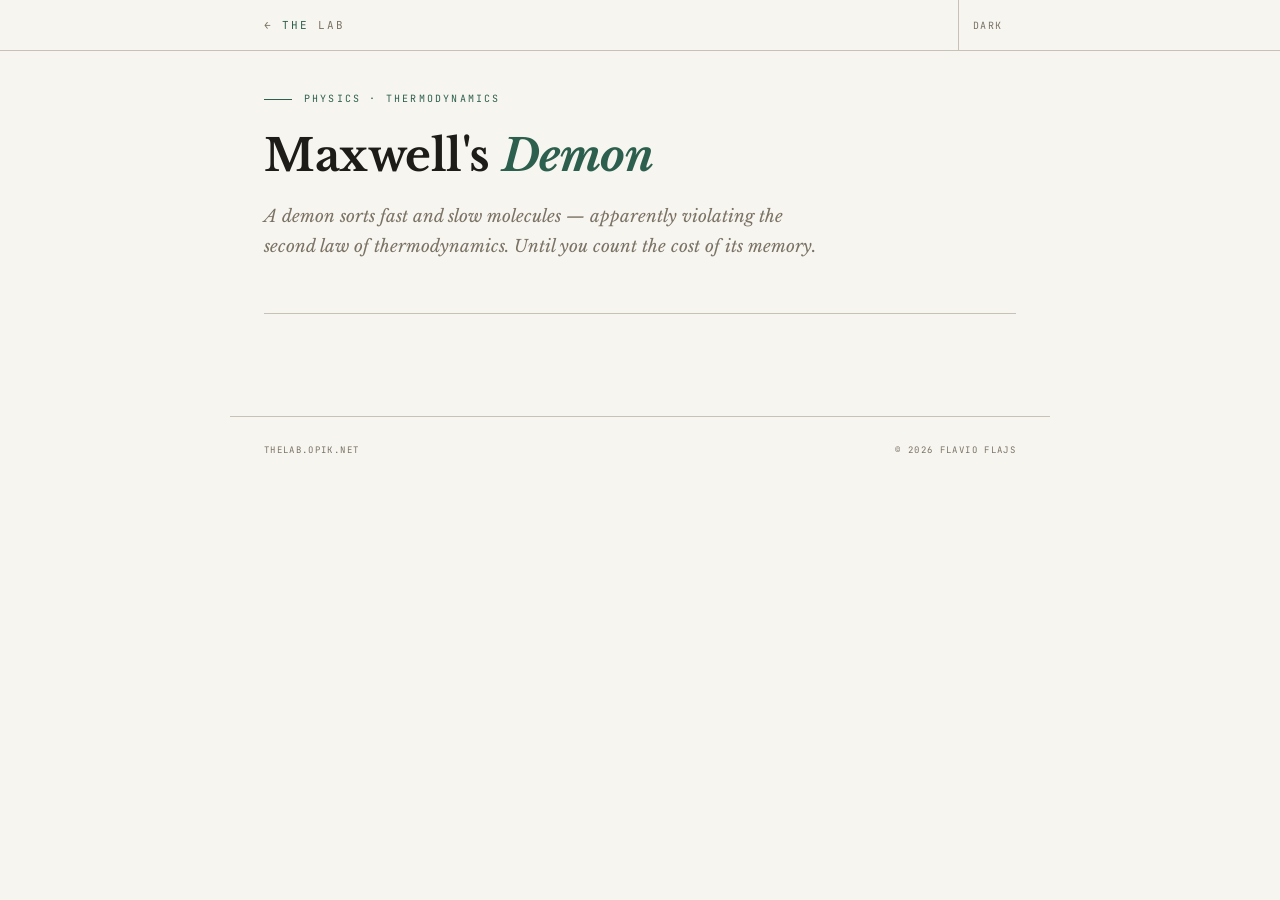
==== maxwell/index.html @ 603c0310 "add maxwell, trolley, chineseroom placeholder pages; activate cards on landing" ====
<!DOCTYPE html>
<html lang="en">
<head>
<meta charset="UTF-8">
<meta name="viewport" content="width=device-width, initial-scale=1.0">
<title>Maxwell's Demon — The Lab</title>
<link rel="stylesheet" href="../assets/style.css">
</head>
<body>
<nav>
  <div class="nav-inner">
    <a class="nav-brand" href="/">← <span>The</span> Lab</a>
    <div class="nav-controls">
      <button class="theme-btn" onclick="toggleTheme()" id="theme-btn">Dark</button>
    </div>
  </div>
</nav>
<main>
  <header class="page-header">
    <div class="lab-label">Physics · Thermodynamics</div>
    <h1>Maxwell's <em>Demon</em></h1>
    <p class="subtitle">A demon sorts fast and slow molecules — apparently violating the second law of thermodynamics. Until you count the cost of its memory.</p>
  </header>
</main>
<footer>
  <span class="footer-mono">thelab.opik.net</span>
  <span class="footer-mono">© 2026 Flavio Flajs</span>
</footer>
<script src="../assets/main.js"></script>
</body>
</html>
---- assets/style.css ----
@import url('https://fonts.googleapis.com/css2?family=Libre+Baskerville:ital,wght@0,400;0,700;1,400&family=JetBrains+Mono:wght@300;400;500&display=swap');

:root {
  --bg:#f7f5f0; --bg2:#eeebe4; --bg3:#e4e0d8;
  --border:#c8c2b6; --text:#1e1c18; --text-dim:#7a7264;
  --accent:#2d5f4e; --accent2:#7a3c28; --accent3:#2a4a6e; --rule:#b0a898;
}
[data-theme="dark"] {
  --bg:#111210; --bg2:#181916; --bg3:#1f201c;
  --border:#2e2e28; --text:#d8d4cc; --text-dim:#686058;
  --accent:#5aaa88; --accent2:#c87a58; --accent3:#7aaad4; --rule:#383830;
}
* { margin:0; padding:0; box-sizing:border-box; }
html { font-size:17px; }
body { background:var(--bg); color:var(--text); font-family:'Libre Baskerville',Georgia,serif; line-height:1.85; transition:background 0.2s,color 0.2s; }
nav { position:fixed; top:0; left:0; right:0; background:rgba(247,245,240,0.96); backdrop-filter:blur(8px); border-bottom:1px solid var(--border); z-index:100; transition:background 0.2s; }
[data-theme="dark"] nav { background:rgba(17,18,16,0.96); }
.nav-inner { max-width:820px; margin:0 auto; padding:0 2rem; display:flex; align-items:center; justify-content:space-between; height:50px; }
.nav-brand { font-family:'JetBrains Mono',monospace; font-size:11px; letter-spacing:0.18em; color:var(--text-dim); text-transform:uppercase; text-decoration:none; }
.nav-brand span { color:var(--accent); }
.nav-controls { display:flex; align-items:center; }
.theme-btn { font-family:'JetBrains Mono',monospace; font-size:10px; letter-spacing:0.12em; color:var(--text-dim); background:transparent; border:none; border-left:1px solid var(--border); padding:0 14px; height:50px; cursor:pointer; text-transform:uppercase; transition:color 0.15s; }
.theme-btn:hover { color:var(--accent); }
main { max-width:820px; margin:0 auto; padding:0 2rem 6rem; }
.page-header { padding-top:90px; padding-bottom:3rem; border-bottom:1px solid var(--border); }
.lab-label { font-family:'JetBrains Mono',monospace; font-size:10px; letter-spacing:0.22em; color:var(--accent); text-transform:uppercase; margin-bottom:1.2rem; display:flex; align-items:center; gap:0.7rem; }
.lab-label::before { content:''; display:inline-block; width:28px; height:1px; background:var(--accent); }
h1 { font-size:2.6rem; font-weight:700; line-height:1.2; letter-spacing:-0.01em; color:var(--text); margin-bottom:1.2rem; }
h1 em { font-style:italic; color:var(--accent); }
.subtitle { font-size:1rem; font-weight:400; font-style:italic; color:var(--text-dim); max-width:560px; line-height:1.75; }
.intro-section { padding:3rem 0; border-bottom:1px solid var(--border); max-width:640px; }
.intro-section p { font-size:0.95rem; color:var(--text); line-height:1.9; margin-bottom:1rem; }
.intro-section p:last-child { margin-bottom:0; }
.pull-quote { border-left:2px solid var(--accent); padding:0.6rem 0 0.6rem 1.4rem; margin:1.6rem 0; font-style:italic; color:var(--text-dim); font-size:0.93rem; line-height:1.75; }
.section-heading { padding-top:3rem; margin-bottom:2rem; }
.section-heading h2 { font-family:'JetBrains Mono',monospace; font-size:10px; letter-spacing:0.22em; text-transform:uppercase; color:var(--text-dim); margin-bottom:0.5rem; }
.section-heading p { font-size:0.88rem; font-style:italic; color:var(--text-dim); }
.experiments { display:grid; grid-template-columns:1fr 1fr; gap:1.5px; background:var(--border); border:1px solid var(--border); margin-bottom:3rem; }
.experiment-card { background:var(--bg); padding:1.8rem 1.6rem; text-decoration:none; color:var(--text); transition:background 0.15s; display:flex; flex-direction:column; gap:0.7rem; position:relative; overflow:hidden; }
.experiment-card:hover { background:var(--bg2); }
.experiment-card.coming-soon { opacity:0.5; cursor:default; pointer-events:none; }
.card-domain { font-family:'JetBrains Mono',monospace; font-size:9px; letter-spacing:0.2em; text-transform:uppercase; color:var(--accent); }
.card-domain.physics { color:var(--accent3); }
.card-domain.ethics { color:var(--accent2); }
.card-domain.philosophy { color:var(--accent); }
.card-domain.info { color:var(--accent); }
.card-title { font-size:1.05rem; font-weight:700; line-height:1.25; color:var(--text); }
.card-desc { font-size:0.82rem; color:var(--text-dim); line-height:1.7; flex:1; }
.card-status { font-family:'JetBrains Mono',monospace; font-size:9px; letter-spacing:0.15em; text-transform:uppercase; margin-top:0.4rem; }
.card-status.live { color:var(--accent); }
.card-status.soon { color:var(--text-dim); }
.card-arrow { position:absolute; bottom:1.4rem; right:1.4rem; font-size:1.1rem; color:var(--border); transition:color 0.15s,transform 0.15s; }
.experiment-card:hover .card-arrow { color:var(--accent); transform:translate(2px,-2px); }
.about-section { padding:3rem 0 0; border-top:1px solid var(--border); display:grid; grid-template-columns:120px 1fr; gap:2.5rem; align-items:start; }
.about-label { font-family:'JetBrains Mono',monospace; font-size:9px; letter-spacing:0.2em; text-transform:uppercase; color:var(--text-dim); padding-top:0.2rem; }
.about-text p { font-size:0.88rem; color:var(--text-dim); line-height:1.85; margin-bottom:0.8rem; }
.about-text p:last-child { margin-bottom:0; }
.about-text a { color:var(--accent); text-decoration:none; border-bottom:1px solid transparent; transition:border-color 0.15s; }
.about-text a:hover { border-color:var(--accent); }
footer { max-width:820px; margin:0 auto; padding:1.5rem 2rem 3rem; border-top:1px solid var(--border); display:flex; justify-content:space-between; align-items:center; }
.footer-mono { font-family:'JetBrains Mono',monospace; font-size:9px; letter-spacing:0.15em; text-transform:uppercase; color:var(--text-dim); }
@media (max-width:600px) {
  h1 { font-size:1.9rem; }
  .experiments { grid-template-columns:1fr; }
  .about-section { grid-template-columns:1fr; gap:1rem; }
  .about-label { display:none; }
  footer { flex-direction:column; gap:0.5rem; text-align:center; }
}
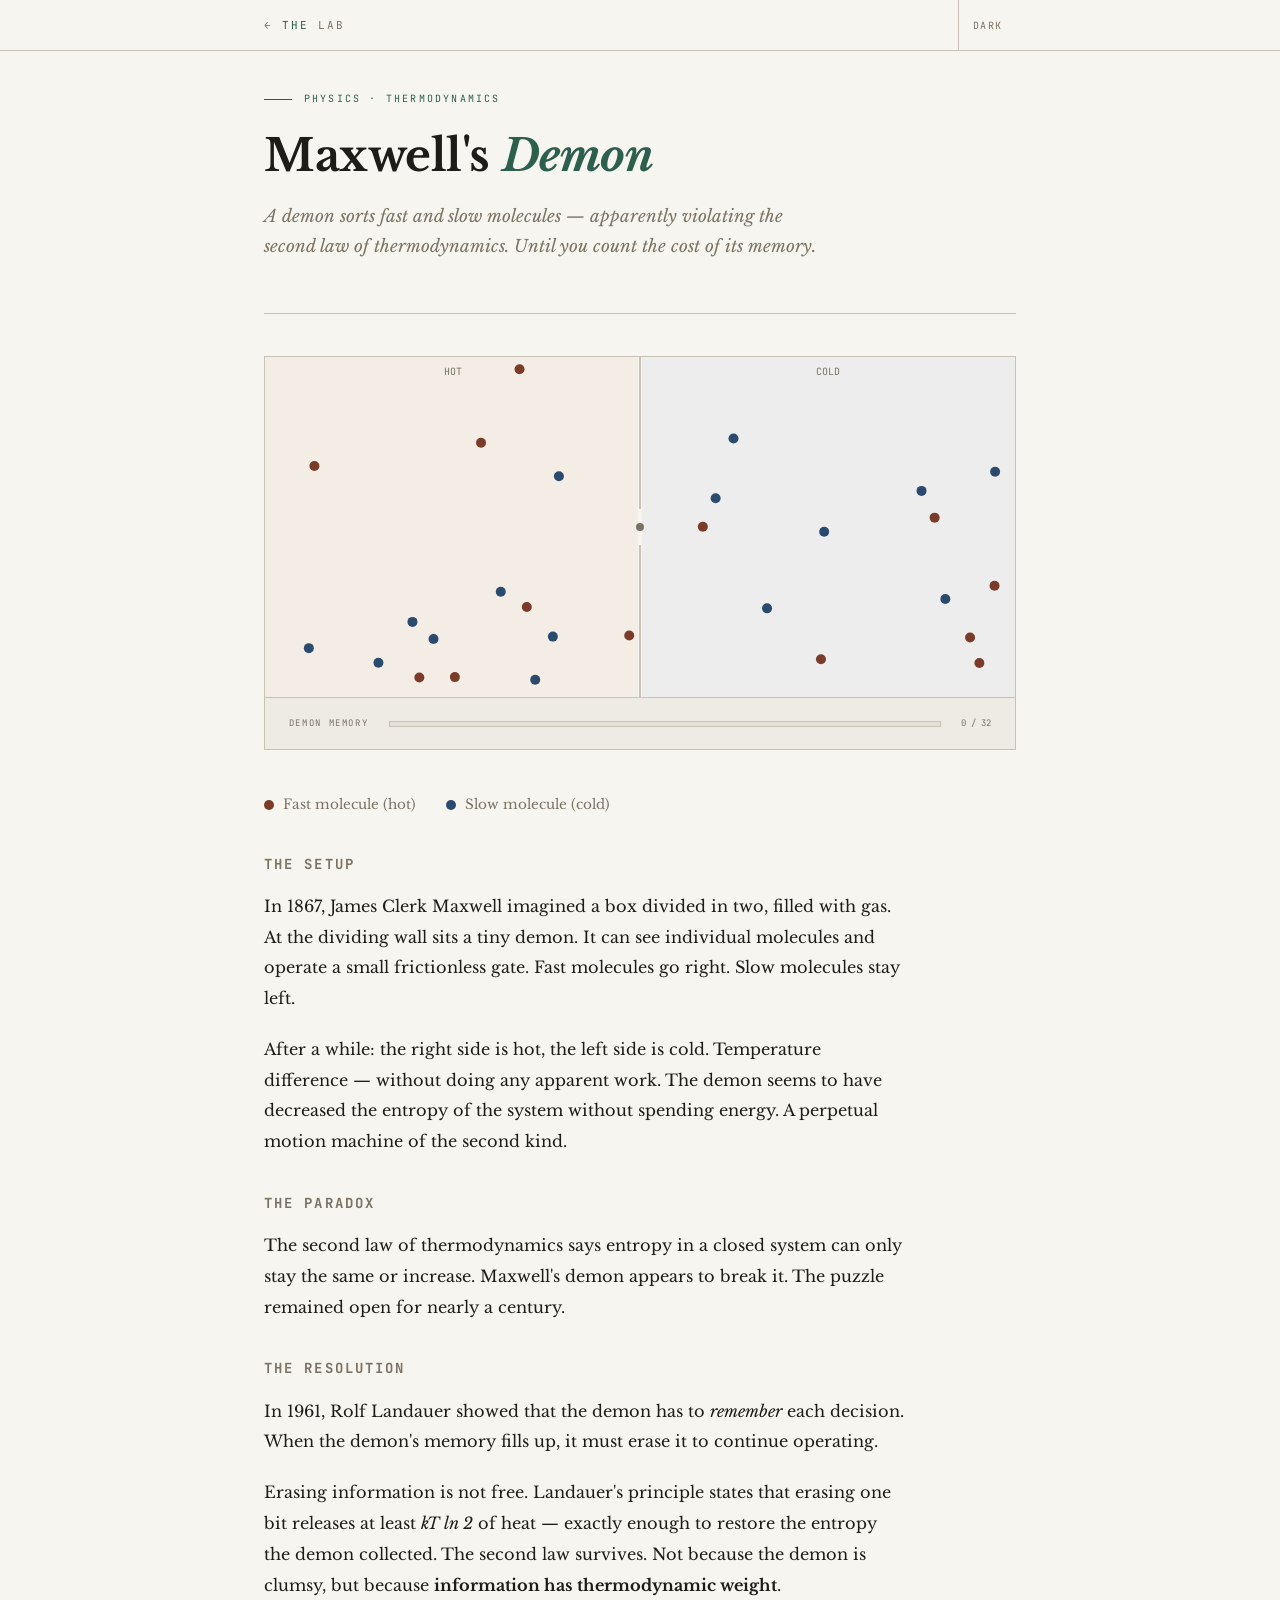
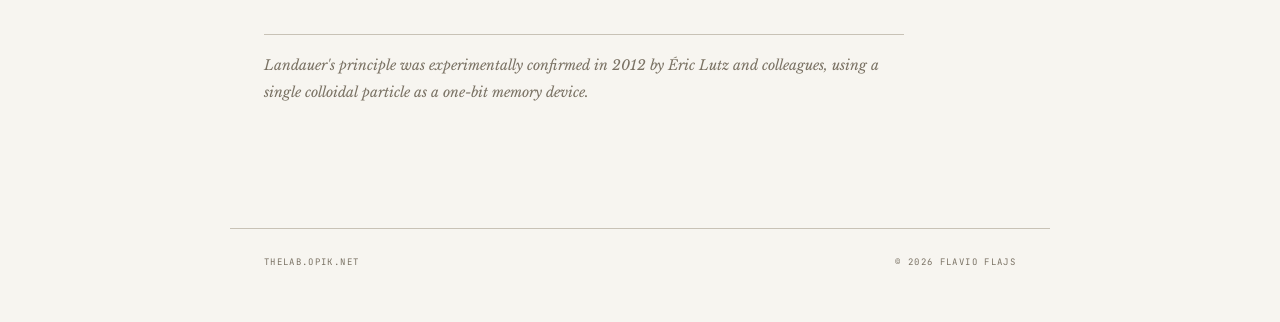
==== commit 5beb0768: "maxwell: mode A animation widget + prose" ====
--- a/maxwell/index.html
+++ b/maxwell/index.html
@@ -5,6 +5,26 @@
 <meta name="viewport" content="width=device-width, initial-scale=1.0">
 <title>Maxwell's Demon — The Lab</title>
 <link rel="stylesheet" href="../assets/style.css">
+<style>
+.widget-wrap{margin:2.5rem 0;border:1px solid var(--border);background:var(--bg2);}
+#maxwell-canvas{display:block;width:100%;height:340px;background:var(--bg);}
+.widget-footer{padding:1rem 1.4rem;border-top:1px solid var(--border);display:flex;align-items:center;gap:1.2rem;flex-wrap:wrap;}
+.mem-label-text{font-family:'JetBrains Mono',monospace;font-size:9px;letter-spacing:0.18em;text-transform:uppercase;color:var(--text-dim);white-space:nowrap;}
+.mem-track{flex:1;height:6px;background:var(--bg3);border:1px solid var(--border);min-width:80px;}
+#mem-bar{height:100%;width:0%;background:var(--accent);transition:width 0.3s,background 0.5s;}
+#mem-label{font-family:'JetBrains Mono',monospace;font-size:9px;color:var(--text-dim);white-space:nowrap;}
+#btn-restart{display:none;font-family:'JetBrains Mono',monospace;font-size:9px;letter-spacing:0.15em;text-transform:uppercase;color:var(--accent);background:transparent;border:1px solid var(--accent);padding:5px 12px;cursor:pointer;transition:background 0.15s,color 0.15s;}
+#btn-restart:hover{background:var(--accent);color:var(--bg);}
+#status-text{display:none;margin:0 0 1.5rem;padding:1rem 1.4rem;border-left:2px solid var(--accent2);background:var(--bg2);font-size:0.88rem;line-height:1.75;color:var(--text);}
+#status-text strong{display:block;margin-bottom:0.3rem;font-size:0.82rem;font-family:'JetBrains Mono',monospace;letter-spacing:0.1em;text-transform:uppercase;color:var(--accent2);}
+.legend{display:flex;gap:1.8rem;margin:1rem 0 2rem;flex-wrap:wrap;}
+.legend-item{display:flex;align-items:center;gap:0.5rem;font-size:0.8rem;color:var(--text-dim);}
+.legend-dot{width:10px;height:10px;border-radius:50%;flex-shrink:0;}
+.prose{max-width:640px;}
+.prose p{font-size:0.95rem;line-height:1.9;margin-bottom:1.2rem;color:var(--text);}
+.prose h3{font-size:0.82rem;font-family:'JetBrains Mono',monospace;letter-spacing:0.15em;text-transform:uppercase;color:var(--text-dim);margin:2rem 0 0.8rem;}
+.prose .note{font-size:0.82rem;font-style:italic;color:var(--text-dim);border-top:1px solid var(--border);padding-top:1rem;margin-top:2rem;}
+</style>
 </head>
 <body>
 <nav>
@@ -21,11 +41,41 @@
     <h1>Maxwell's <em>Demon</em></h1>
     <p class="subtitle">A demon sorts fast and slow molecules — apparently violating the second law of thermodynamics. Until you count the cost of its memory.</p>
   </header>
+
+  <div class="widget-wrap">
+    <canvas id="maxwell-canvas"></canvas>
+    <div class="widget-footer">
+      <span class="mem-label-text">Demon memory</span>
+      <div class="mem-track"><div id="mem-bar"></div></div>
+      <span id="mem-label">0 / 32</span>
+      <button id="btn-restart">↺ Run again</button>
+    </div>
+  </div>
+
+  <div class="legend">
+    <div class="legend-item"><div class="legend-dot" style="background:var(--accent2)"></div>Fast molecule (hot)</div>
+    <div class="legend-item"><div class="legend-dot" style="background:var(--accent3)"></div>Slow molecule (cold)</div>
+  </div>
+
+  <div id="status-text"></div>
+
+  <div class="prose">
+    <h3>The Setup</h3>
+    <p>In 1867, James Clerk Maxwell imagined a box divided in two, filled with gas. At the dividing wall sits a tiny demon. It can see individual molecules and operate a small frictionless gate. Fast molecules go right. Slow molecules stay left.</p>
+    <p>After a while: the right side is hot, the left side is cold. Temperature difference — without doing any apparent work. The demon seems to have decreased the entropy of the system without spending energy. A perpetual motion machine of the second kind.</p>
+    <h3>The Paradox</h3>
+    <p>The second law of thermodynamics says entropy in a closed system can only stay the same or increase. Maxwell's demon appears to break it. The puzzle remained open for nearly a century.</p>
+    <h3>The Resolution</h3>
+    <p>In 1961, Rolf Landauer showed that the demon has to <em>remember</em> each decision. When the demon's memory fills up, it must erase it to continue operating.</p>
+    <p>Erasing information is not free. Landauer's principle states that erasing one bit releases at least <em>kT ln 2</em> of heat — exactly enough to restore the entropy the demon collected. The second law survives. Not because the demon is clumsy, but because <strong>information has thermodynamic weight</strong>.</p>
+    <p class="note">Landauer's principle was experimentally confirmed in 2012 by Éric Lutz and colleagues, using a single colloidal particle as a one-bit memory device.</p>
+  </div>
 </main>
 <footer>
   <span class="footer-mono">thelab.opik.net</span>
   <span class="footer-mono">© 2026 Flavio Flajs</span>
 </footer>
 <script src="../assets/main.js"></script>
+<script src="maxwell.js"></script>
 </body>
 </html>
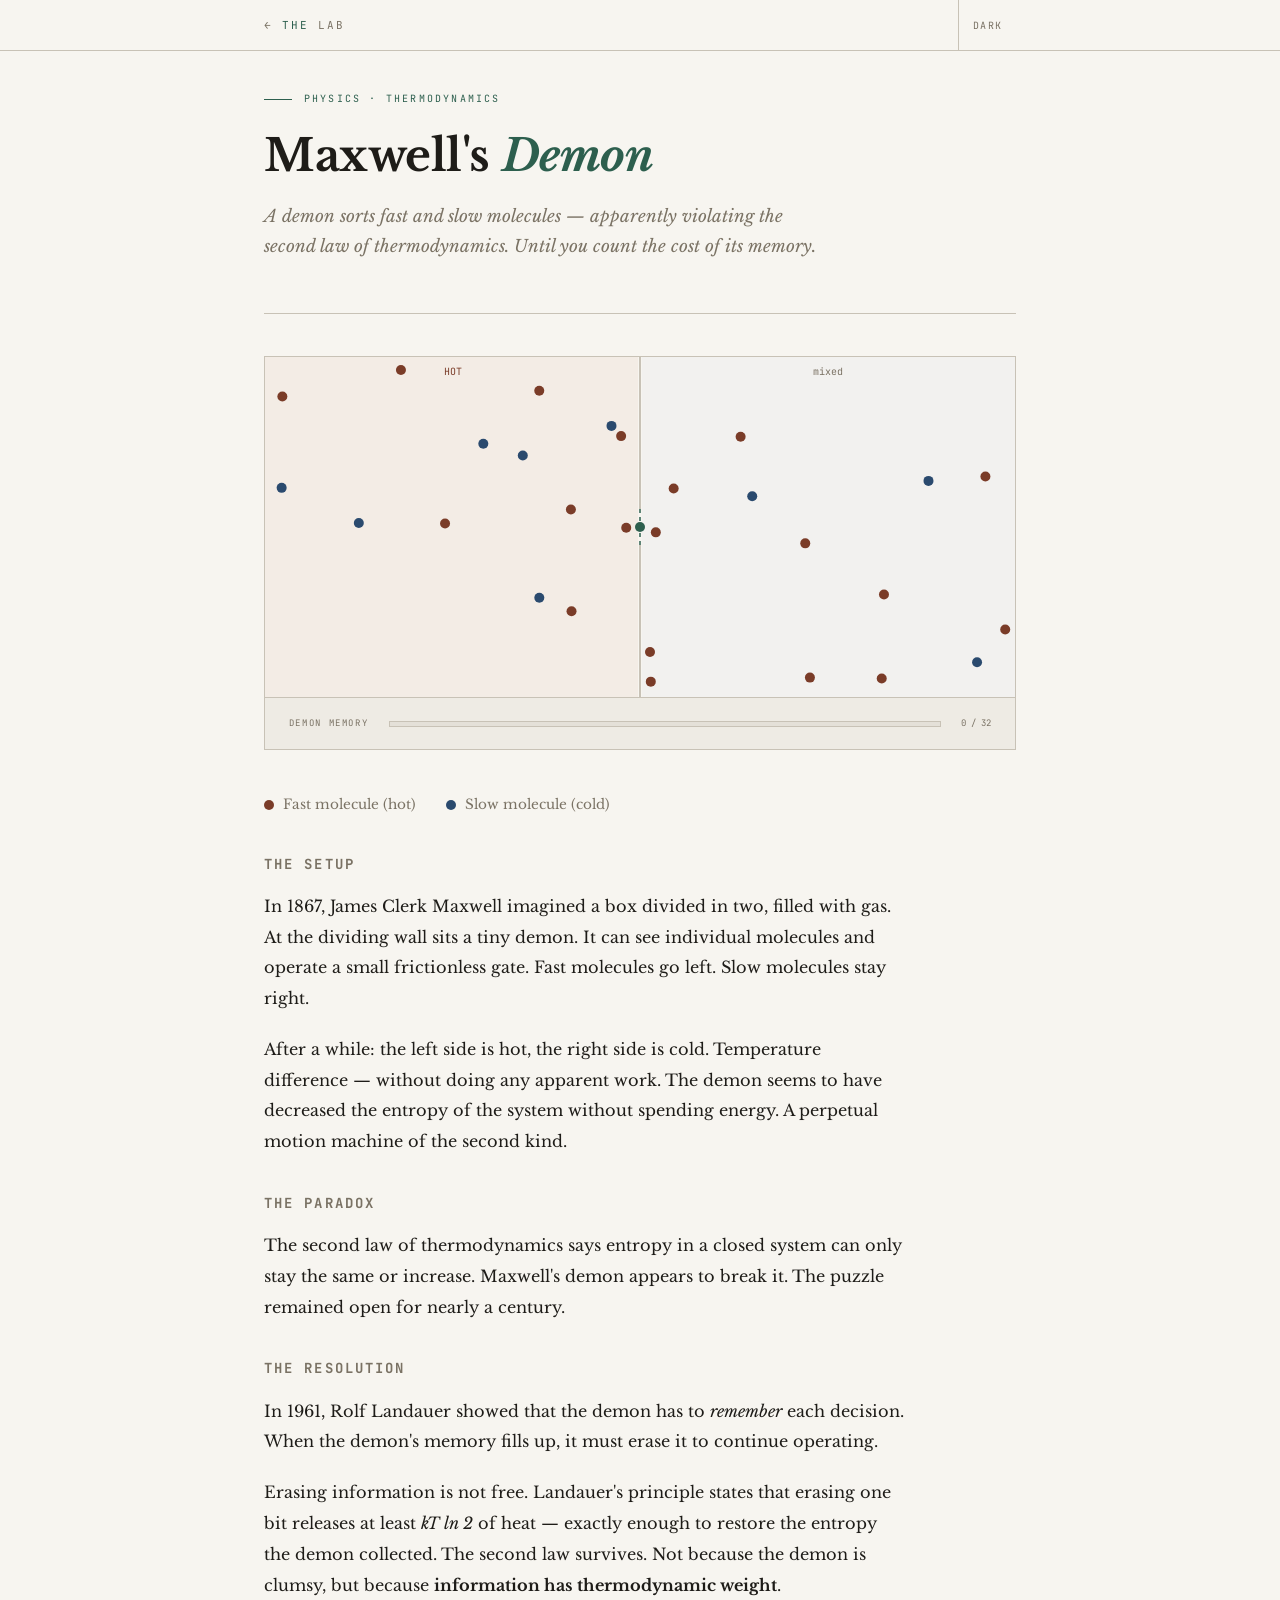
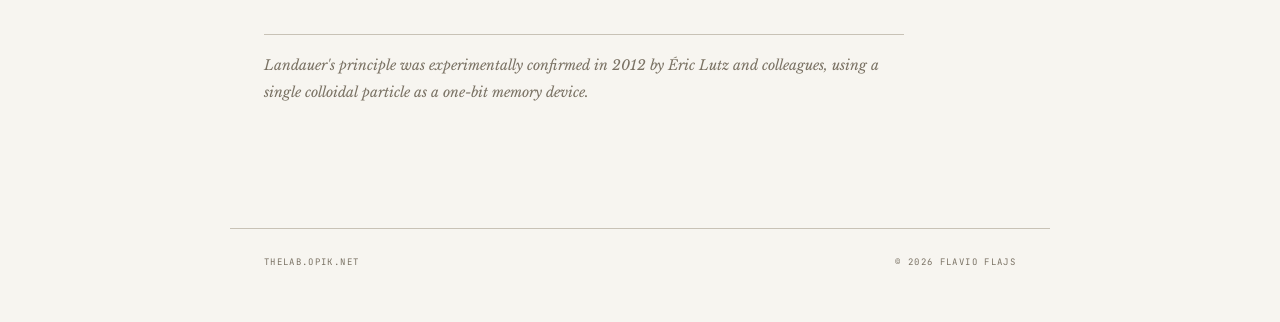
==== commit 1dc14b6e: "maxwell: dynamic HOT/COLD labels, fix prose direction" ====
--- a/maxwell/index.html
+++ b/maxwell/index.html
@@ -61,8 +61,8 @@
 
   <div class="prose">
     <h3>The Setup</h3>
-    <p>In 1867, James Clerk Maxwell imagined a box divided in two, filled with gas. At the dividing wall sits a tiny demon. It can see individual molecules and operate a small frictionless gate. Fast molecules go right. Slow molecules stay left.</p>
-    <p>After a while: the right side is hot, the left side is cold. Temperature difference — without doing any apparent work. The demon seems to have decreased the entropy of the system without spending energy. A perpetual motion machine of the second kind.</p>
+    <p>In 1867, James Clerk Maxwell imagined a box divided in two, filled with gas. At the dividing wall sits a tiny demon. It can see individual molecules and operate a small frictionless gate. Fast molecules go left. Slow molecules stay right.</p>
+    <p>After a while: the left side is hot, the right side is cold. Temperature difference — without doing any apparent work. The demon seems to have decreased the entropy of the system without spending energy. A perpetual motion machine of the second kind.</p>
     <h3>The Paradox</h3>
     <p>The second law of thermodynamics says entropy in a closed system can only stay the same or increase. Maxwell's demon appears to break it. The puzzle remained open for nearly a century.</p>
     <h3>The Resolution</h3>
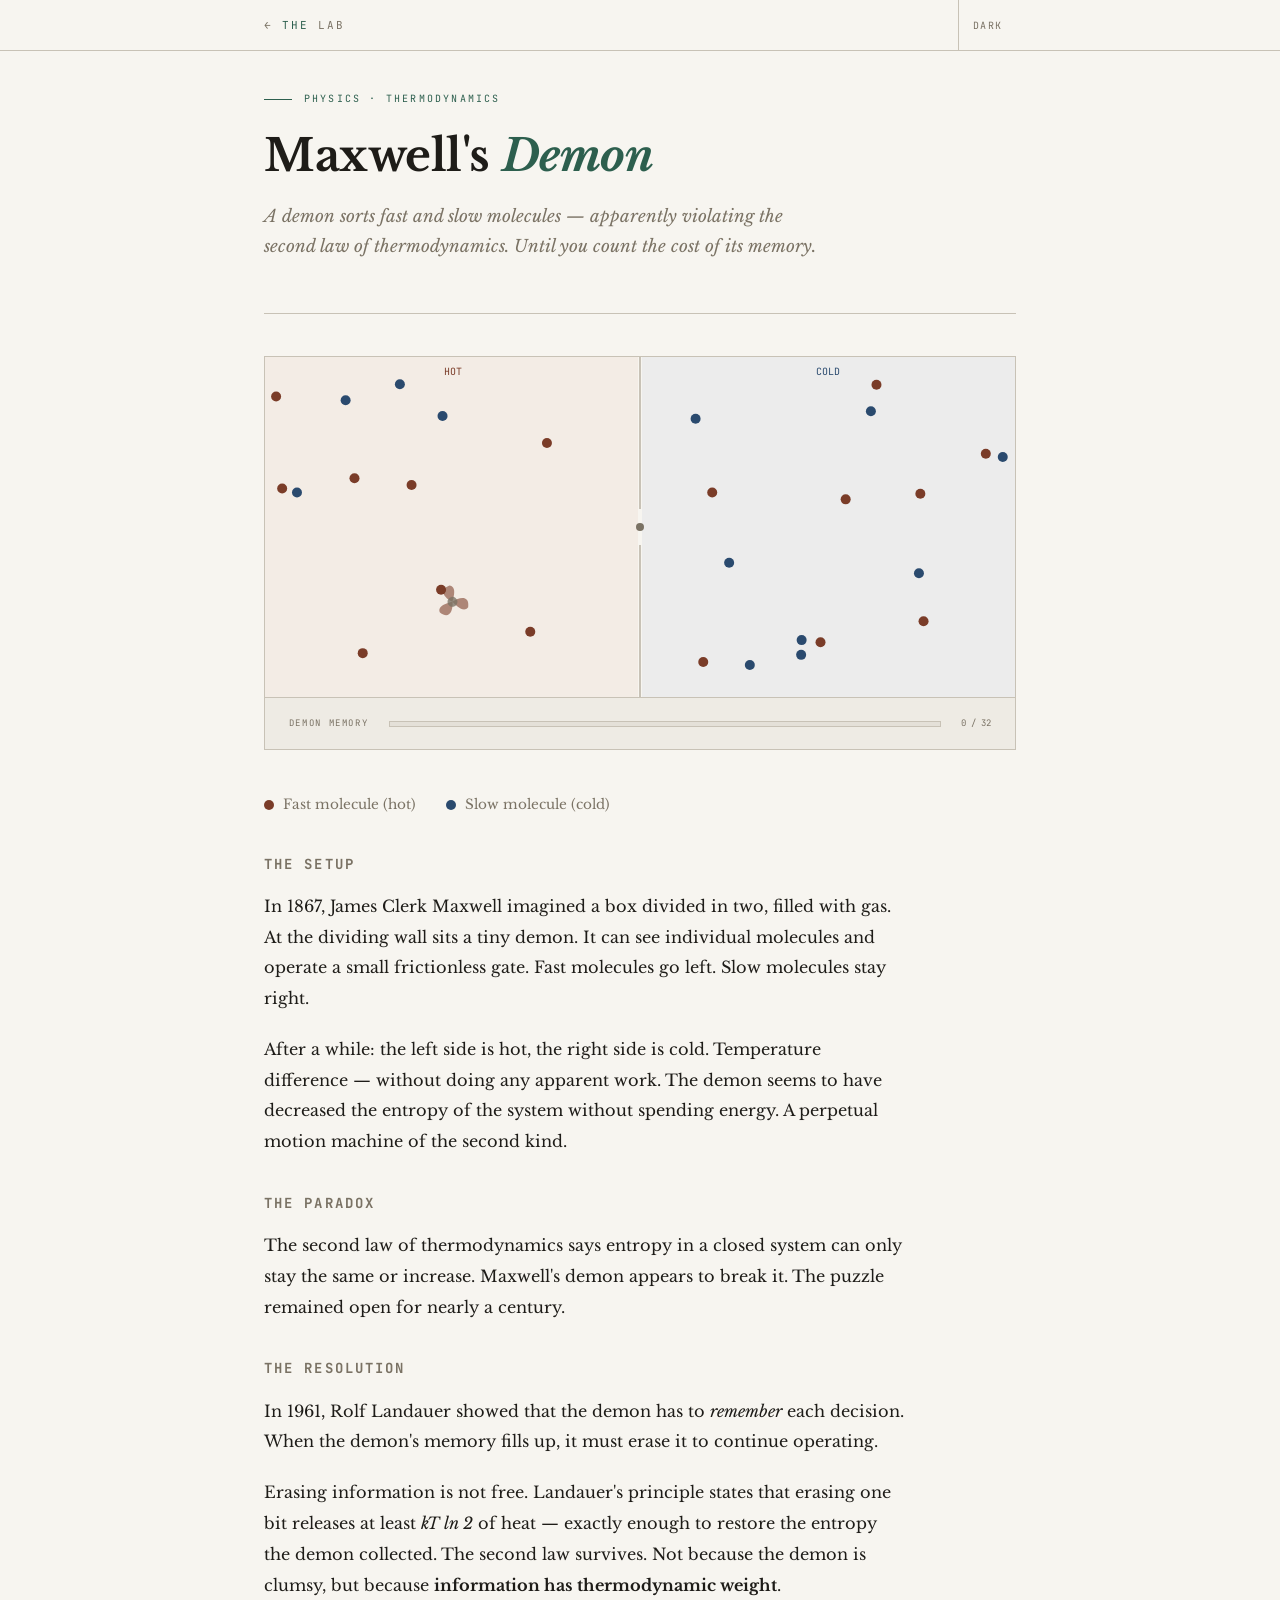
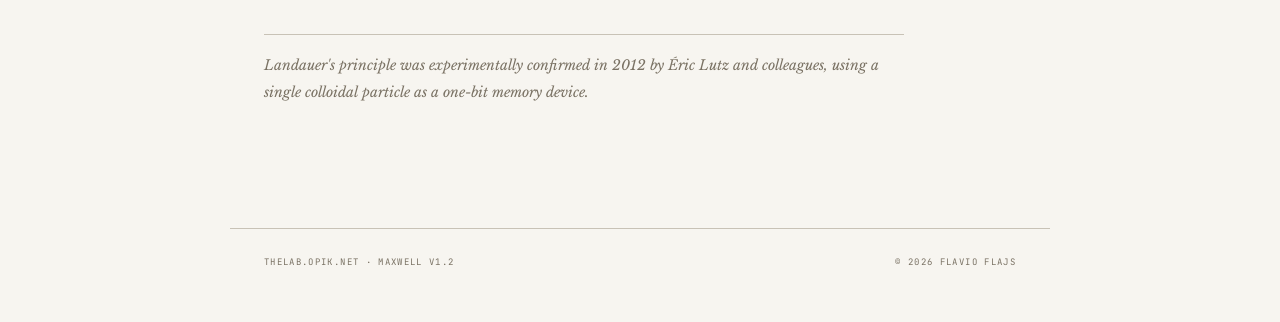
==== commit f5b4a016: "maxwell v1.2: propeller on HOT side, version counter" ====
--- a/maxwell/index.html
+++ b/maxwell/index.html
@@ -72,7 +72,7 @@
   </div>
 </main>
 <footer>
-  <span class="footer-mono">thelab.opik.net</span>
+  <span class="footer-mono">thelab.opik.net · maxwell v1.2</span>
   <span class="footer-mono">© 2026 Flavio Flajs</span>
 </footer>
 <script src="../assets/main.js"></script>
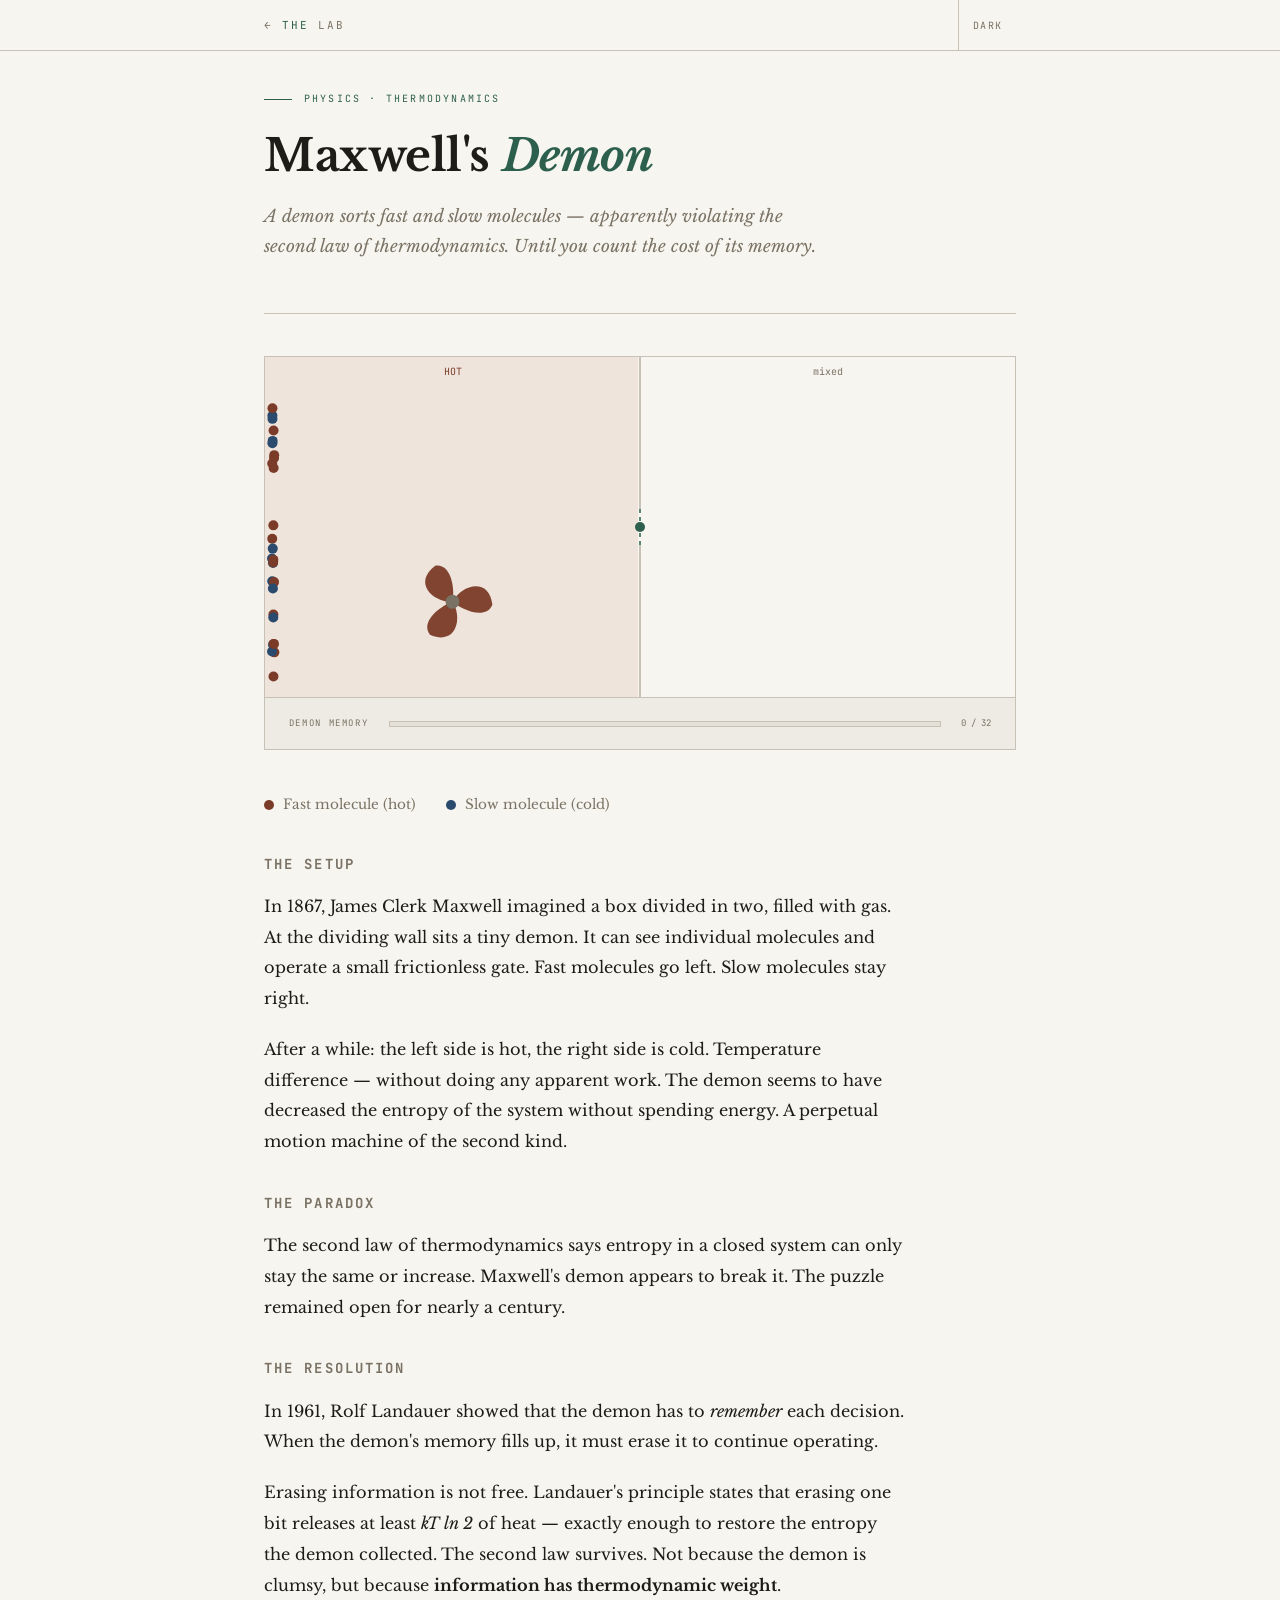
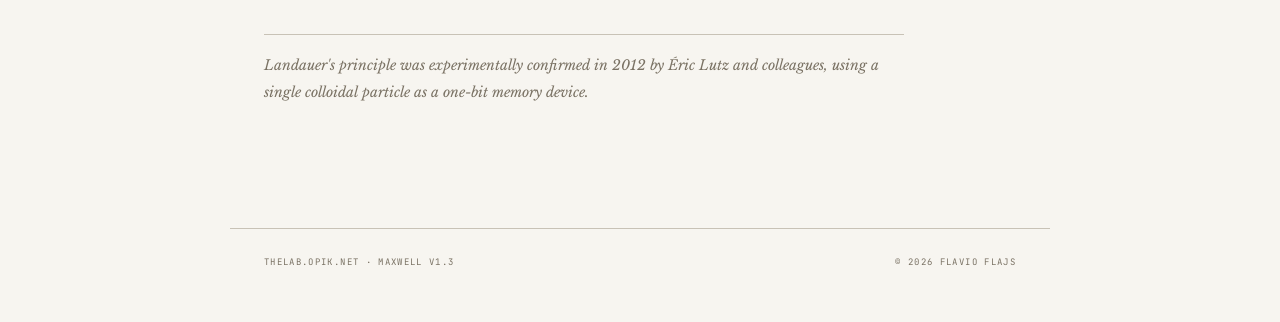
==== commit fe70211a: "maxwell v1.3: larger propeller blades, faster spin curve" ====
--- a/maxwell/index.html
+++ b/maxwell/index.html
@@ -72,7 +72,7 @@
   </div>
 </main>
 <footer>
-  <span class="footer-mono">thelab.opik.net · maxwell v1.2</span>
+  <span class="footer-mono">thelab.opik.net · maxwell v1.3</span>
   <span class="footer-mono">© 2026 Flavio Flajs</span>
 </footer>
 <script src="../assets/main.js"></script>
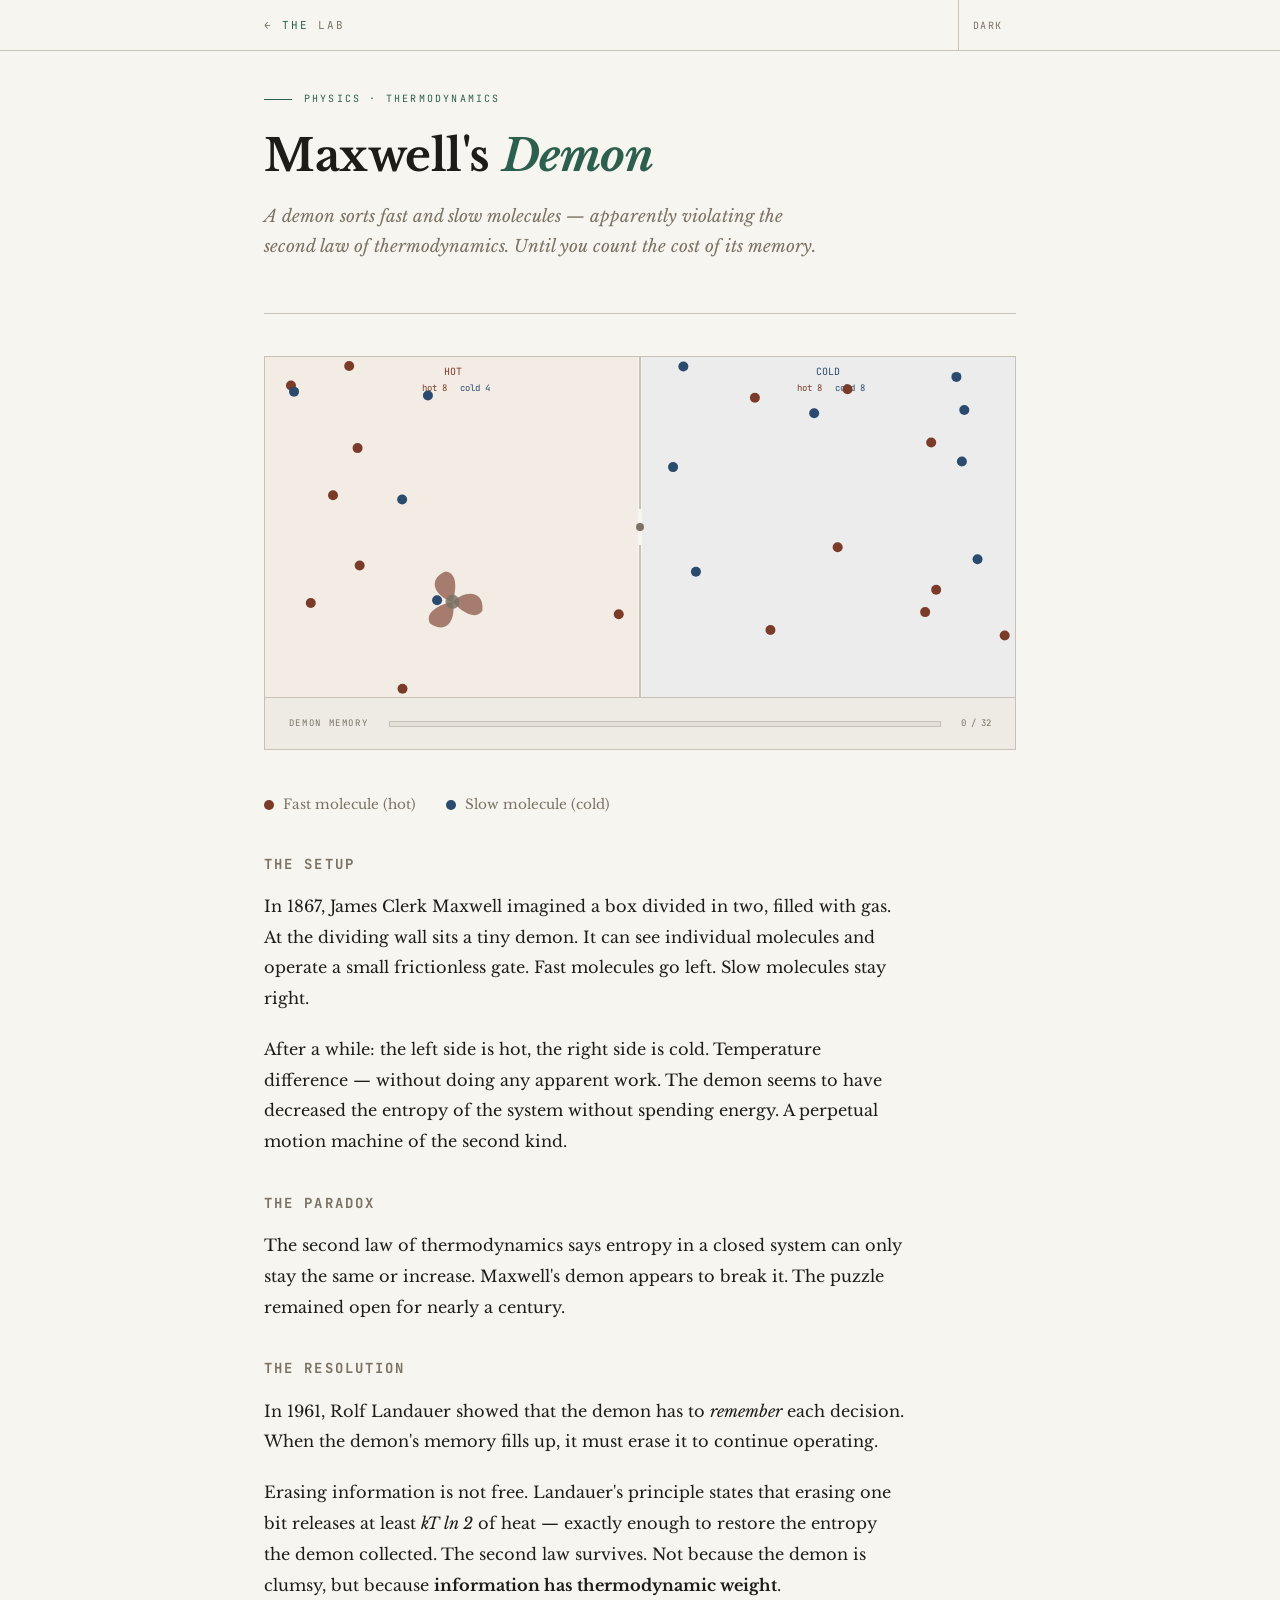
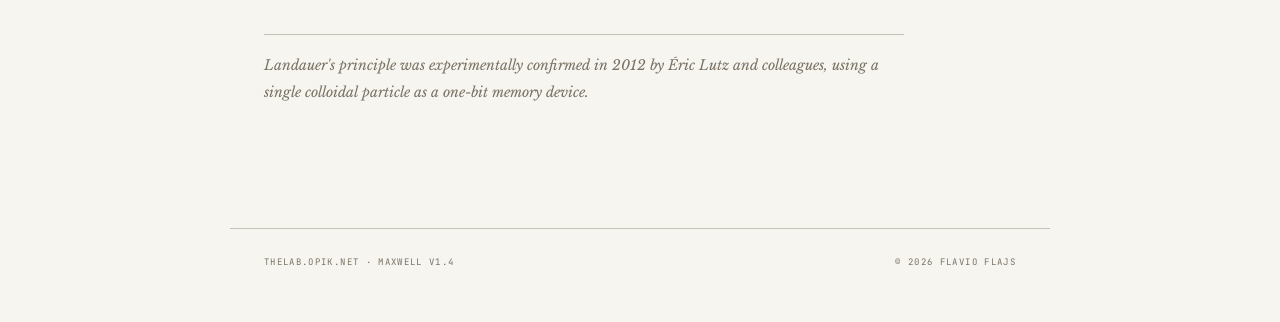
==== commit 053d9225: "maxwell v1.4: particle counters per chamber" ====
--- a/maxwell/index.html
+++ b/maxwell/index.html
@@ -72,7 +72,7 @@
   </div>
 </main>
 <footer>
-  <span class="footer-mono">thelab.opik.net · maxwell v1.3</span>
+  <span class="footer-mono">thelab.opik.net · maxwell v1.4</span>
   <span class="footer-mono">© 2026 Flavio Flajs</span>
 </footer>
 <script src="../assets/main.js"></script>
